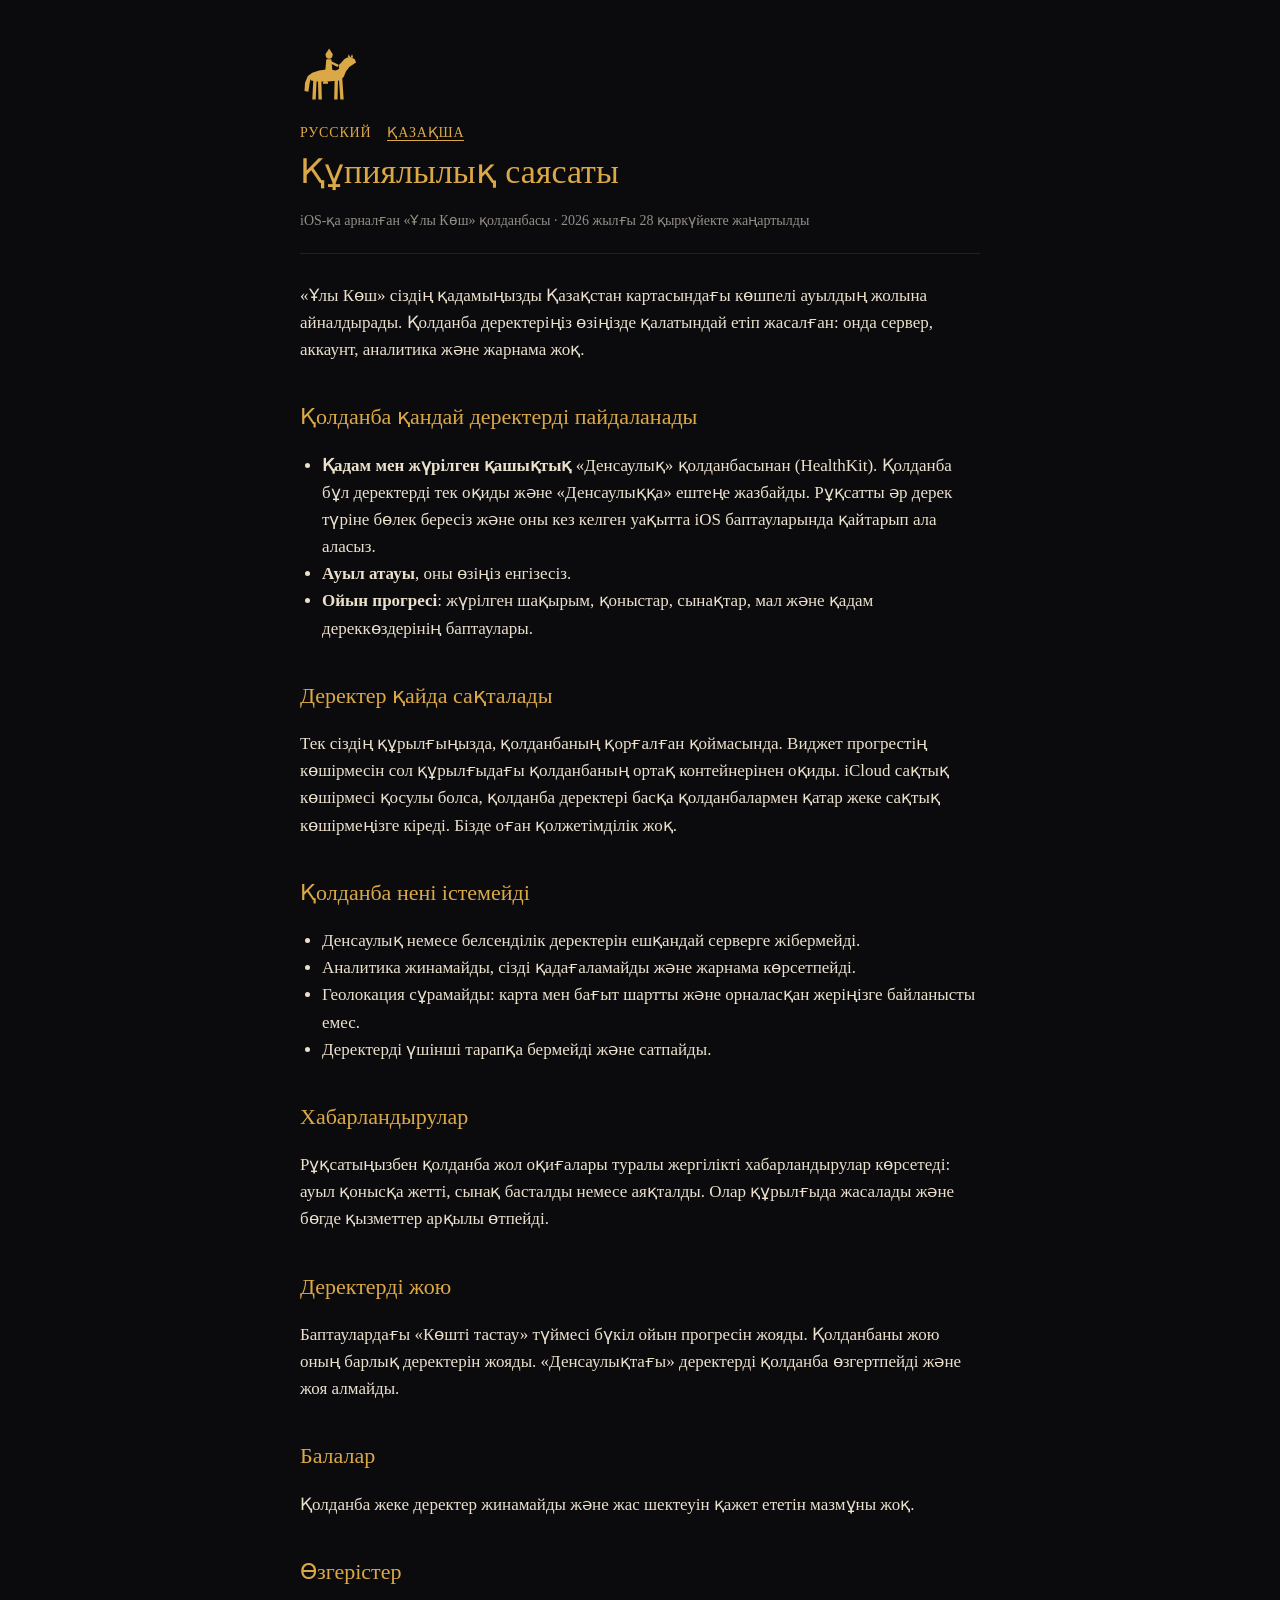
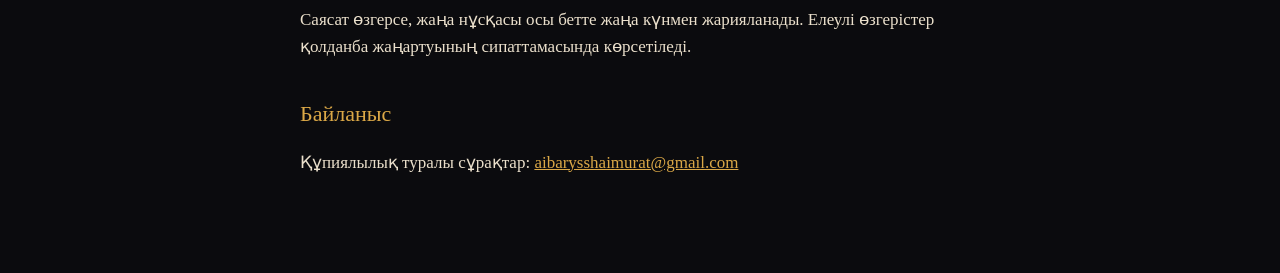
==== docs/privacy-kk.html @ 3c058df4 "Политика конфиденциальности для GitHub Pages (ru, kk) Co-Authored-By: Claude Fable 5.1 <noreply@anth" ====
<!DOCTYPE html>
<html lang="kk">
<head>
<meta charset="utf-8">
<meta name="viewport" content="width=device-width, initial-scale=1">
<title>Құпиялылық саясаты · Ұлы Көш</title>
<link rel="stylesheet" href="style.css">
</head>
<body>
<main>
<header>
<svg class="rider" viewBox="0 0 100 100" aria-hidden="true"><path d="M14 50 22 44 34 40 50 38 64 40 72 36 78 26 84 18 90 16 98 20 100 26 94 30 88 34 82 42 78 52 70 58 50 60 30 60 20 58Z"/><path d="M70 38 69 31 74 26 79 20 84 17 87 21 82 25 78 31 76 38Z"/><path d="M85 18 87 11 90 17Z M90 17 93 11 95 17Z"/><path d="M14 50 20 50 17 64 15 78 8 77 9 62Z"/><path d="M24 51h6l-2 41h-6z M32 51h6l1 41h-6z M62 50h6l-1 42h-6z M69 47h6l3 45h-6z"/><path d="M45 42h13l-2-22h-9z"/><circle cx="52" cy="13" r="6"/><path d="M45 12 52 1 59 12Z"/><path d="M55 23l14 7-2 4-14-7z M46 40l4 1-3 21-4-1z M41 60h9v4h-9z"/></svg>
<nav><a href="privacy.html">Русский</a><a class="active" href="privacy-kk.html">Қазақша</a></nav>
<h1>Құпиялылық саясаты</h1>
<small>iOS-қа арналған «Ұлы Көш» қолданбасы · 2026 жылғы 28 қыркүйекте жаңартылды</small>
</header>

<p>«Ұлы Көш» сіздің қадамыңызды Қазақстан картасындағы көшпелі ауылдың жолына айналдырады. Қолданба деректеріңіз өзіңізде қалатындай етіп жасалған: онда сервер, аккаунт, аналитика және жарнама жоқ.</p>

<h2>Қолданба қандай деректерді пайдаланады</h2>
<ul>
<li><strong>Қадам мен жүрілген қашықтық</strong> «Денсаулық» қолданбасынан (HealthKit). Қолданба бұл деректерді тек оқиды және «Денсаулыққа» ештеңе жазбайды. Рұқсатты әр дерек түріне бөлек бересіз және оны кез келген уақытта iOS баптауларында қайтарып ала аласыз.</li>
<li><strong>Ауыл атауы</strong>, оны өзіңіз енгізесіз.</li>
<li><strong>Ойын прогресі</strong>: жүрілген шақырым, қоныстар, сынақтар, мал және қадам дереккөздерінің баптаулары.</li>
</ul>

<h2>Деректер қайда сақталады</h2>
<p>Тек сіздің құрылғыңызда, қолданбаның қорғалған қоймасында. Виджет прогрестің көшірмесін сол құрылғыдағы қолданбаның ортақ контейнерінен оқиды. iCloud сақтық көшірмесі қосулы болса, қолданба деректері басқа қолданбалармен қатар жеке сақтық көшірмеңізге кіреді. Бізде оған қолжетімділік жоқ.</p>

<h2>Қолданба нені істемейді</h2>
<ul>
<li>Денсаулық немесе белсенділік деректерін ешқандай серверге жібермейді.</li>
<li>Аналитика жинамайды, сізді қадағаламайды және жарнама көрсетпейді.</li>
<li>Геолокация сұрамайды: карта мен бағыт шартты және орналасқан жеріңізге байланысты емес.</li>
<li>Деректерді үшінші тарапқа бермейді және сатпайды.</li>
</ul>

<h2>Хабарландырулар</h2>
<p>Рұқсатыңызбен қолданба жол оқиғалары туралы жергілікті хабарландырулар көрсетеді: ауыл қонысқа жетті, сынақ басталды немесе аяқталды. Олар құрылғыда жасалады және бөгде қызметтер арқылы өтпейді.</p>

<h2>Деректерді жою</h2>
<p>Баптаулардағы «Көшті тастау» түймесі бүкіл ойын прогресін жояды. Қолданбаны жою оның барлық деректерін жояды. «Денсаулықтағы» деректерді қолданба өзгертпейді және жоя алмайды.</p>

<h2>Балалар</h2>
<p>Қолданба жеке деректер жинамайды және жас шектеуін қажет ететін мазмұны жоқ.</p>

<h2>Өзгерістер</h2>
<p>Саясат өзгерсе, жаңа нұсқасы осы бетте жаңа күнмен жарияланады. Елеулі өзгерістер қолданба жаңартуының сипаттамасында көрсетіледі.</p>

<h2>Байланыс</h2>
<p>Құпиялылық туралы сұрақтар: <a href="mailto:aibarysshaimurat@gmail.com">aibarysshaimurat@gmail.com</a></p>
</main>
</body>
</html>
---- docs/style.css ----
:root { --night:#0b0b0e; --gold:#dba847; --parchment:#ebe0cc; --ash:#948f85; --hair:rgba(255,255,255,.09); }
* { box-sizing:border-box }
body { margin:0; background:var(--night); color:var(--parchment); font:17px/1.6 Georgia,"Times New Roman",serif; }
main { max-width:720px; margin:0 auto; padding:48px 20px 80px; }
header { border-bottom:1px solid var(--hair); padding-bottom:20px; margin-bottom:28px; }
h1 { font-weight:normal; color:var(--gold); font-size:34px; margin:0 0 6px; }
h2 { font-weight:normal; color:var(--gold); font-size:22px; margin:36px 0 10px; }
p, li { color:var(--parchment) }
small, .muted { color:var(--ash); font-size:14px }
a { color:var(--gold) }
nav a { margin-right:16px; font-size:14px; letter-spacing:.06em; text-transform:uppercase; text-decoration:none }
nav a.active { border-bottom:1px solid var(--gold) }
ul { padding-left:22px }
.rider { display:block; width:56px; margin-bottom:14px; fill:var(--gold) }
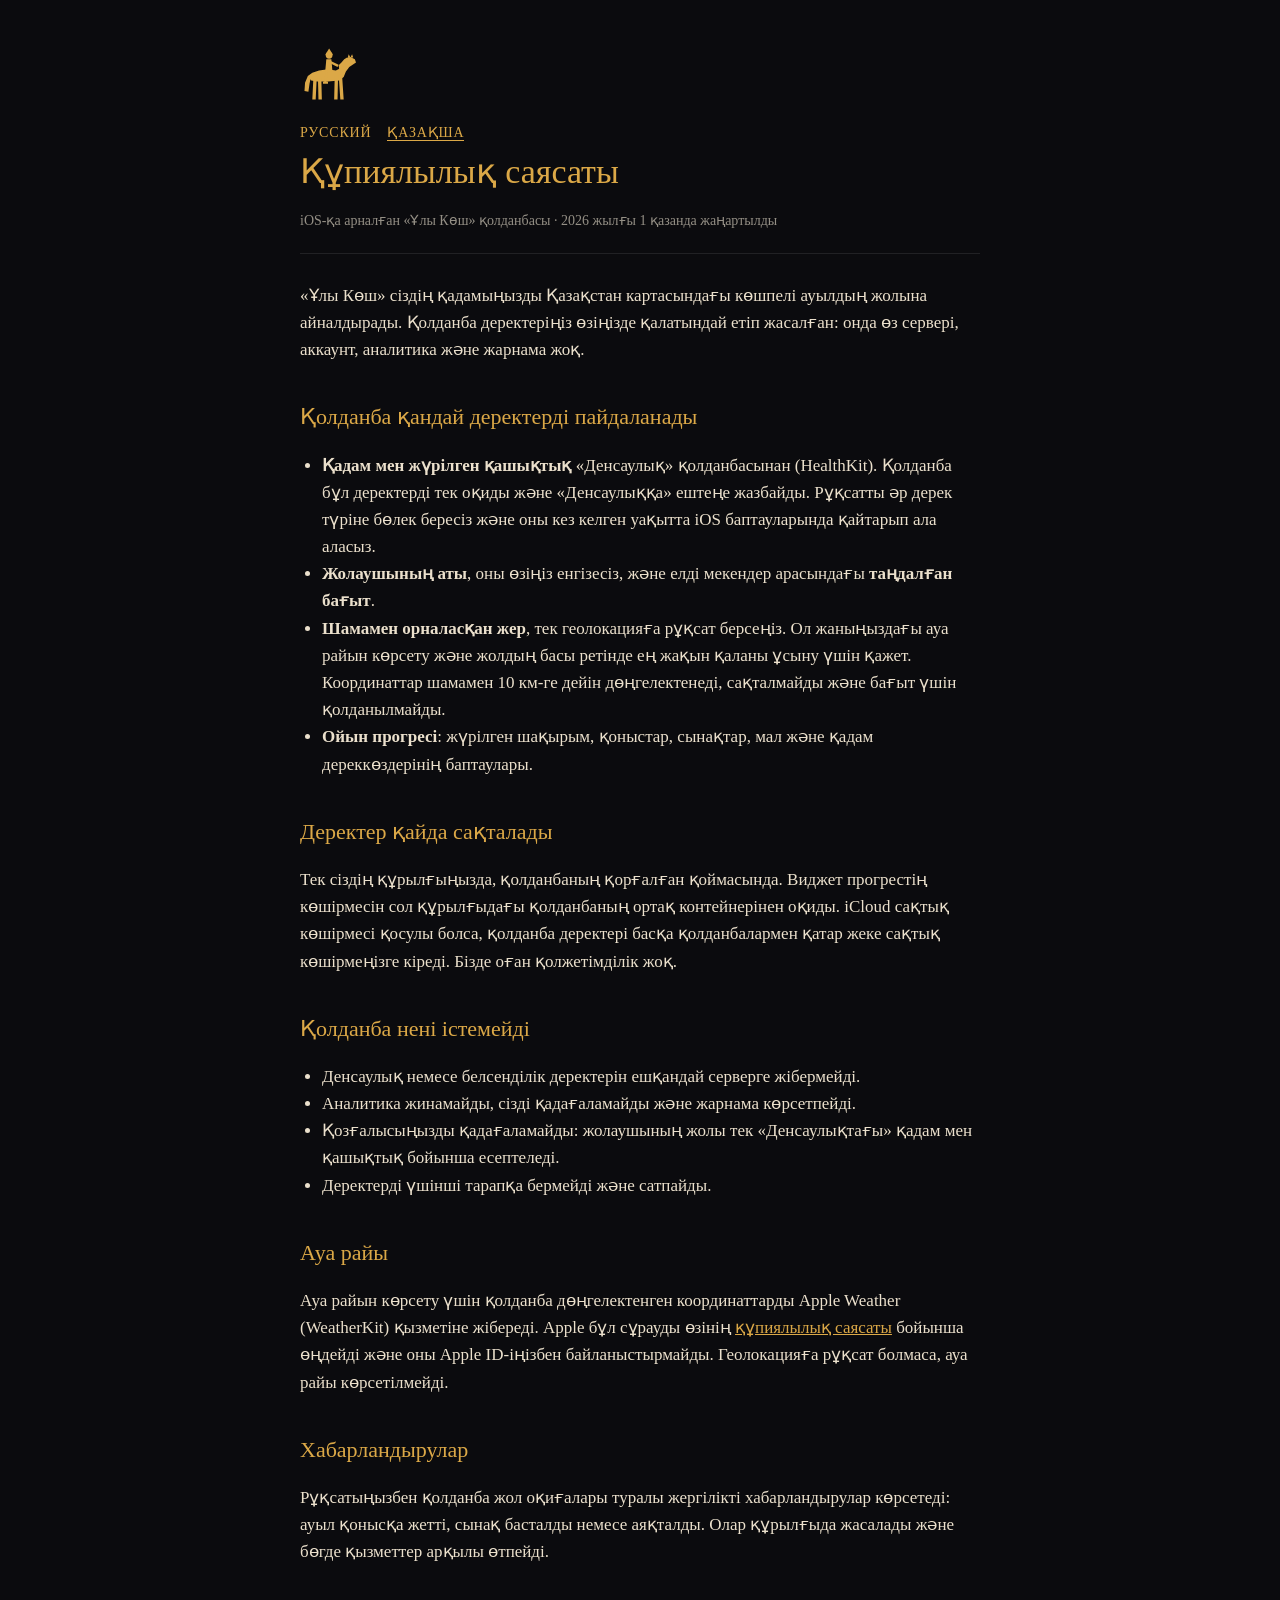
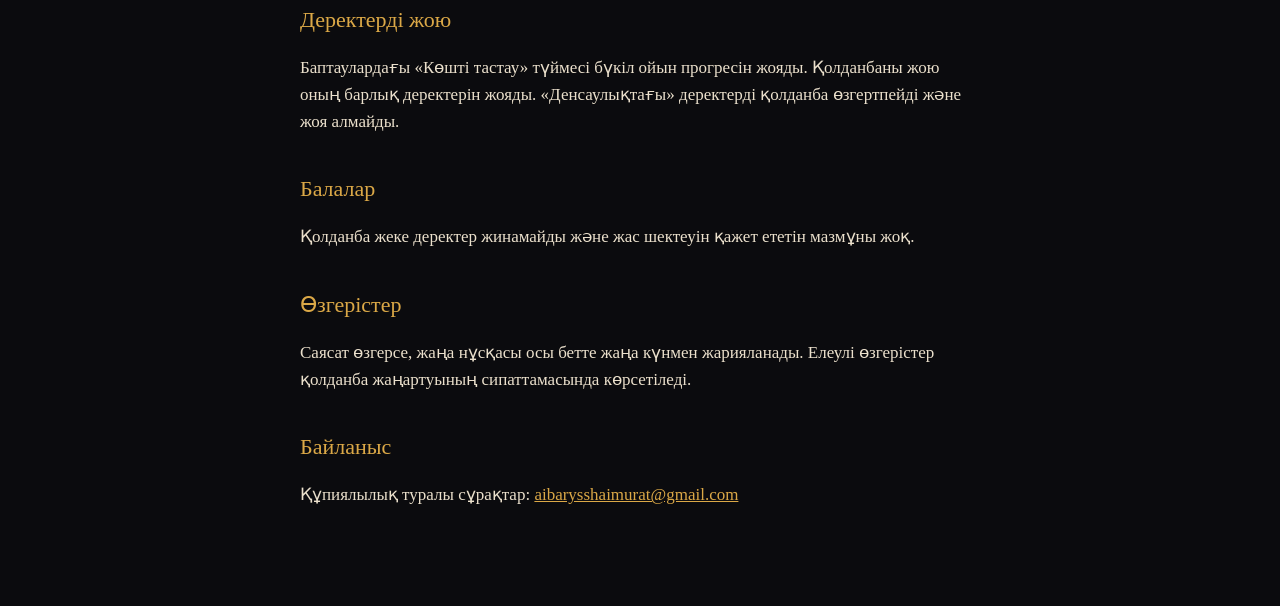
==== commit 0fade375: "Пеший путник, свой маршрут по дорогам Казахстана, погода Путник вместо аула - Пиктограмма путника с " ====
--- a/docs/privacy-kk.html
+++ b/docs/privacy-kk.html
@@ -12,15 +12,16 @@
 <svg class="rider" viewBox="0 0 100 100" aria-hidden="true"><path d="M14 50 22 44 34 40 50 38 64 40 72 36 78 26 84 18 90 16 98 20 100 26 94 30 88 34 82 42 78 52 70 58 50 60 30 60 20 58Z"/><path d="M70 38 69 31 74 26 79 20 84 17 87 21 82 25 78 31 76 38Z"/><path d="M85 18 87 11 90 17Z M90 17 93 11 95 17Z"/><path d="M14 50 20 50 17 64 15 78 8 77 9 62Z"/><path d="M24 51h6l-2 41h-6z M32 51h6l1 41h-6z M62 50h6l-1 42h-6z M69 47h6l3 45h-6z"/><path d="M45 42h13l-2-22h-9z"/><circle cx="52" cy="13" r="6"/><path d="M45 12 52 1 59 12Z"/><path d="M55 23l14 7-2 4-14-7z M46 40l4 1-3 21-4-1z M41 60h9v4h-9z"/></svg>
 <nav><a href="privacy.html">Русский</a><a class="active" href="privacy-kk.html">Қазақша</a></nav>
 <h1>Құпиялылық саясаты</h1>
-<small>iOS-қа арналған «Ұлы Көш» қолданбасы · 2026 жылғы 28 қыркүйекте жаңартылды</small>
+<small>iOS-қа арналған «Ұлы Көш» қолданбасы · 2026 жылғы 1 қазанда жаңартылды</small>
 </header>
 
-<p>«Ұлы Көш» сіздің қадамыңызды Қазақстан картасындағы көшпелі ауылдың жолына айналдырады. Қолданба деректеріңіз өзіңізде қалатындай етіп жасалған: онда сервер, аккаунт, аналитика және жарнама жоқ.</p>
+<p>«Ұлы Көш» сіздің қадамыңызды Қазақстан картасындағы көшпелі ауылдың жолына айналдырады. Қолданба деректеріңіз өзіңізде қалатындай етіп жасалған: онда өз сервері, аккаунт, аналитика және жарнама жоқ.</p>
 
 <h2>Қолданба қандай деректерді пайдаланады</h2>
 <ul>
 <li><strong>Қадам мен жүрілген қашықтық</strong> «Денсаулық» қолданбасынан (HealthKit). Қолданба бұл деректерді тек оқиды және «Денсаулыққа» ештеңе жазбайды. Рұқсатты әр дерек түріне бөлек бересіз және оны кез келген уақытта iOS баптауларында қайтарып ала аласыз.</li>
-<li><strong>Ауыл атауы</strong>, оны өзіңіз енгізесіз.</li>
+<li><strong>Жолаушының аты</strong>, оны өзіңіз енгізесіз, және елді мекендер арасындағы <strong>таңдалған бағыт</strong>.</li>
+<li><strong>Шамамен орналасқан жер</strong>, тек геолокацияға рұқсат берсеңіз. Ол жаныңыздағы ауа райын көрсету және жолдың басы ретінде ең жақын қаланы ұсыну үшін қажет. Координаттар шамамен 10 км-ге дейін дөңгелектенеді, сақталмайды және бағыт үшін қолданылмайды.</li>
 <li><strong>Ойын прогресі</strong>: жүрілген шақырым, қоныстар, сынақтар, мал және қадам дереккөздерінің баптаулары.</li>
 </ul>
 
@@ -31,9 +32,12 @@
 <ul>
 <li>Денсаулық немесе белсенділік деректерін ешқандай серверге жібермейді.</li>
 <li>Аналитика жинамайды, сізді қадағаламайды және жарнама көрсетпейді.</li>
-<li>Геолокация сұрамайды: карта мен бағыт шартты және орналасқан жеріңізге байланысты емес.</li>
+<li>Қозғалысыңызды қадағаламайды: жолаушының жолы тек «Денсаулықтағы» қадам мен қашықтық бойынша есептеледі.</li>
 <li>Деректерді үшінші тарапқа бермейді және сатпайды.</li>
 </ul>
+
+<h2>Ауа райы</h2>
+<p>Ауа райын көрсету үшін қолданба дөңгелектенген координаттарды Apple Weather (WeatherKit) қызметіне жібереді. Apple бұл сұрауды өзінің <a href="https://www.apple.com/legal/privacy/">құпиялылық саясаты</a> бойынша өңдейді және оны Apple ID-іңізбен байланыстырмайды. Геолокацияға рұқсат болмаса, ауа райы көрсетілмейді.</p>
 
 <h2>Хабарландырулар</h2>
 <p>Рұқсатыңызбен қолданба жол оқиғалары туралы жергілікті хабарландырулар көрсетеді: ауыл қонысқа жетті, сынақ басталды немесе аяқталды. Олар құрылғыда жасалады және бөгде қызметтер арқылы өтпейді.</p>
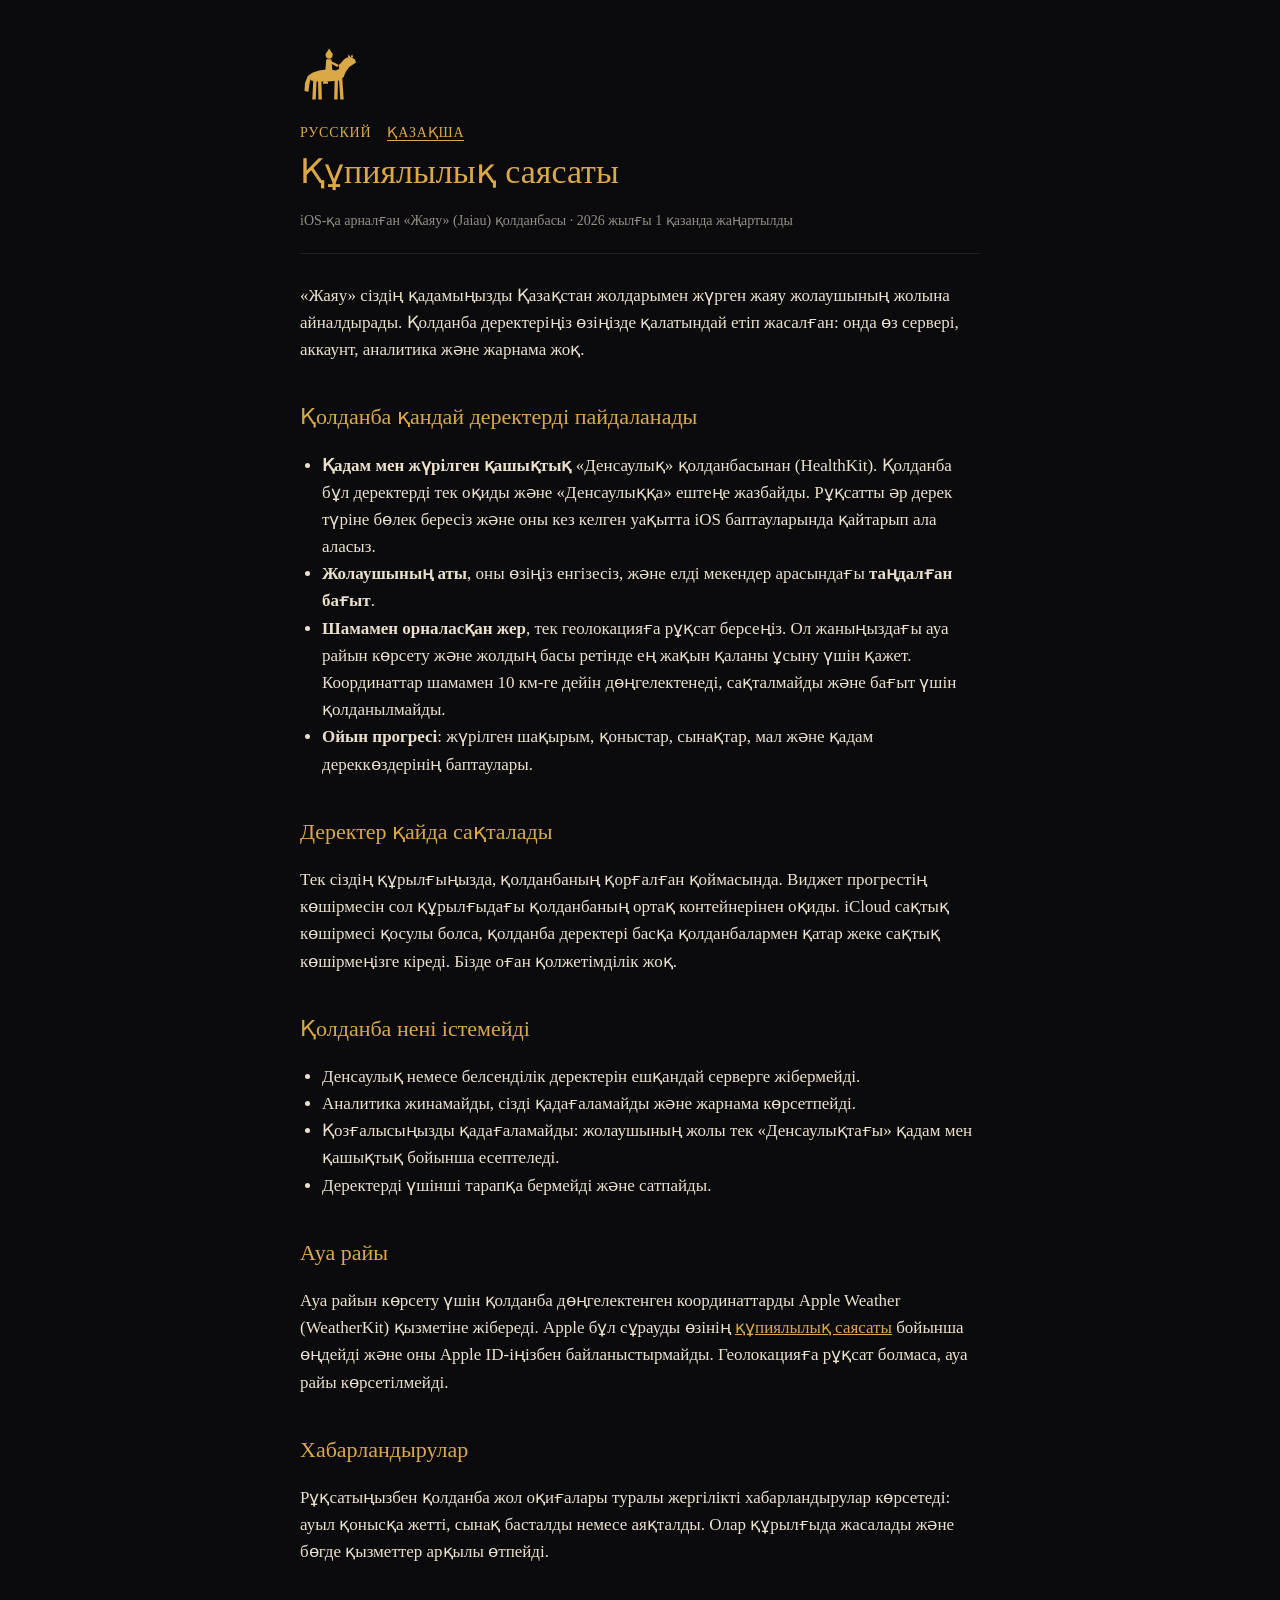
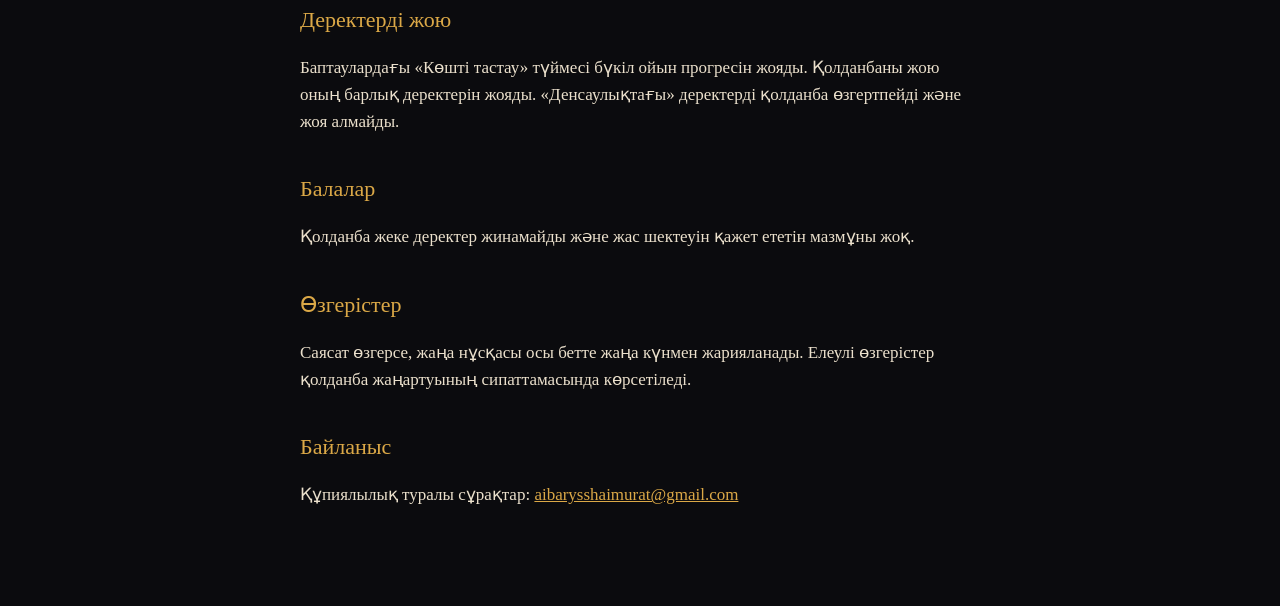
==== commit 9e4cec02: "Новое название «Жаяу» (Jaiau), иконка с путником - На экране iPhone «Жаяу», в настройках «Жаяу · Jai" ====
--- a/docs/privacy-kk.html
+++ b/docs/privacy-kk.html
@@ -3,7 +3,7 @@
 <head>
 <meta charset="utf-8">
 <meta name="viewport" content="width=device-width, initial-scale=1">
-<title>Құпиялылық саясаты · Ұлы Көш</title>
+<title>Құпиялылық саясаты · Жаяу</title>
 <link rel="stylesheet" href="style.css">
 </head>
 <body>
@@ -12,10 +12,10 @@
 <svg class="rider" viewBox="0 0 100 100" aria-hidden="true"><path d="M14 50 22 44 34 40 50 38 64 40 72 36 78 26 84 18 90 16 98 20 100 26 94 30 88 34 82 42 78 52 70 58 50 60 30 60 20 58Z"/><path d="M70 38 69 31 74 26 79 20 84 17 87 21 82 25 78 31 76 38Z"/><path d="M85 18 87 11 90 17Z M90 17 93 11 95 17Z"/><path d="M14 50 20 50 17 64 15 78 8 77 9 62Z"/><path d="M24 51h6l-2 41h-6z M32 51h6l1 41h-6z M62 50h6l-1 42h-6z M69 47h6l3 45h-6z"/><path d="M45 42h13l-2-22h-9z"/><circle cx="52" cy="13" r="6"/><path d="M45 12 52 1 59 12Z"/><path d="M55 23l14 7-2 4-14-7z M46 40l4 1-3 21-4-1z M41 60h9v4h-9z"/></svg>
 <nav><a href="privacy.html">Русский</a><a class="active" href="privacy-kk.html">Қазақша</a></nav>
 <h1>Құпиялылық саясаты</h1>
-<small>iOS-қа арналған «Ұлы Көш» қолданбасы · 2026 жылғы 1 қазанда жаңартылды</small>
+<small>iOS-қа арналған «Жаяу» (Jaiau) қолданбасы · 2026 жылғы 1 қазанда жаңартылды</small>
 </header>
 
-<p>«Ұлы Көш» сіздің қадамыңызды Қазақстан картасындағы көшпелі ауылдың жолына айналдырады. Қолданба деректеріңіз өзіңізде қалатындай етіп жасалған: онда өз сервері, аккаунт, аналитика және жарнама жоқ.</p>
+<p>«Жаяу» сіздің қадамыңызды Қазақстан жолдарымен жүрген жаяу жолаушының жолына айналдырады. Қолданба деректеріңіз өзіңізде қалатындай етіп жасалған: онда өз сервері, аккаунт, аналитика және жарнама жоқ.</p>
 
 <h2>Қолданба қандай деректерді пайдаланады</h2>
 <ul>
